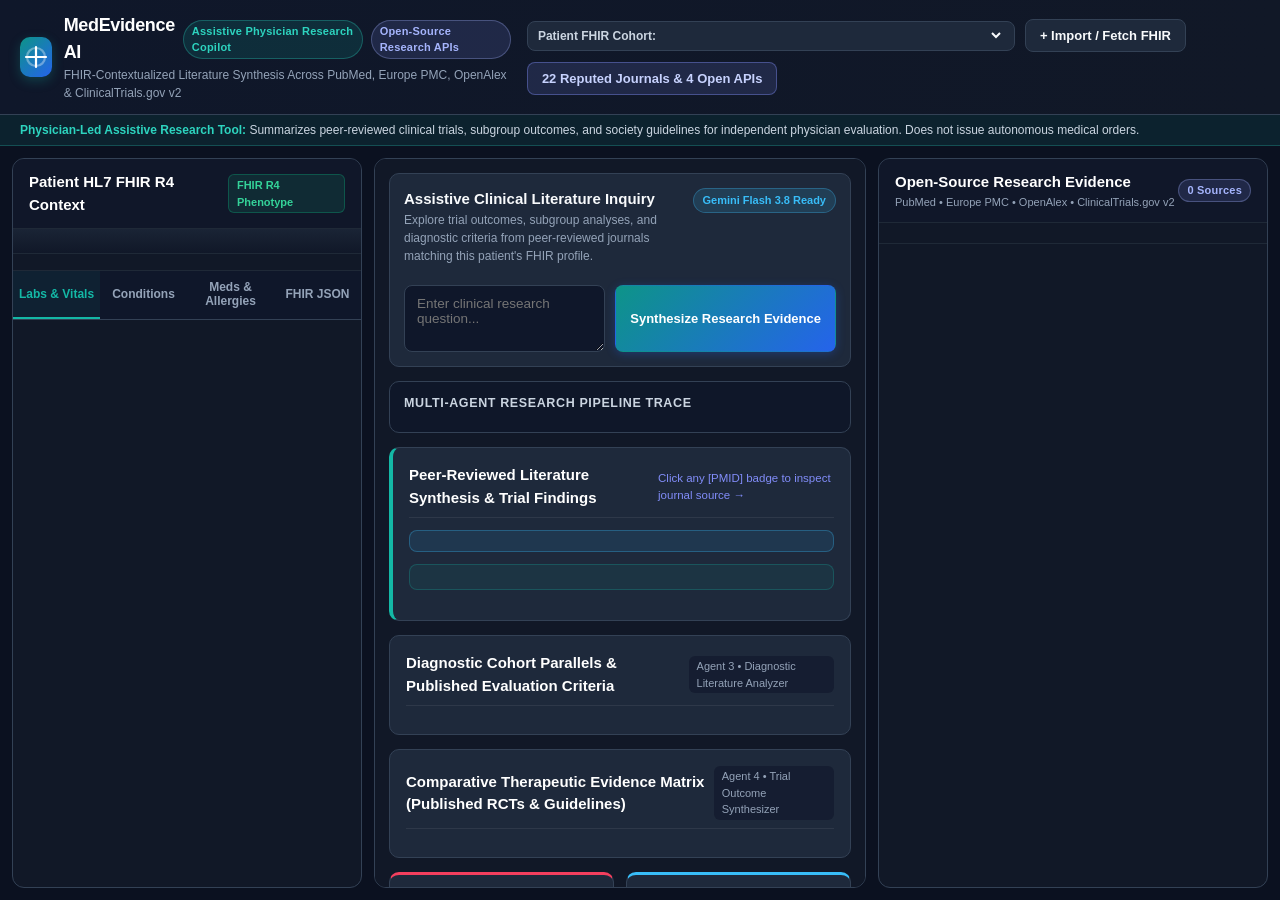
==== static/index.html @ 351d0ac3 "first commit" ====
<!DOCTYPE html>
<html lang="en">
<head>
  <meta charset="UTF-8" />
  <meta name="viewport" content="width=device-width, initial-scale=1.0" />
  <title>MedEvidence AI • Assistive Clinical Research &amp; Literature Copilot</title>
  <link rel="icon" type="image/svg+xml" href="/favicon.ico" />
  <link rel="stylesheet" href="/static/styles.css" />
</head>
<body>
  <!-- Top Clinical Header -->
  <header class="app-header">
    <div class="brand-group">
      <div class="brand-logo">
        <svg width="24" height="24" viewBox="0 0 24 24" fill="none" stroke="currentColor" stroke-width="2.2">
          <path d="M12 2v20M2 12h20" stroke-linecap="round"/>
          <circle cx="12" cy="12" r="9" stroke-opacity="0.35"/>
        </svg>
      </div>
      <div>
        <div class="brand-title-row">
          <h1>MedEvidence AI</h1>
          <span class="badge-pill badge-teal">Assistive Physician Research Copilot</span>
          <span class="badge-pill badge-indigo">Open-Source Research APIs</span>
        </div>
        <p class="brand-subtitle">FHIR-Contextualized Literature Synthesis Across PubMed, Europe PMC, OpenAlex &amp; ClinicalTrials.gov v2</p>
      </div>
    </div>

    <div class="header-controls">
      <div class="case-selector-wrap">
        <label for="caseSelect">Patient FHIR Cohort:</label>
        <select id="caseSelect" class="case-select"></select>
      </div>
      <button id="openFhirModalBtn" class="btn btn-secondary" title="Upload FHIR Bundle JSON or Fetch from FHIR Server">
        <span>+ Import / Fetch FHIR</span>
      </button>
      <button id="openJournalsModalBtn" class="btn btn-outline-indigo" title="View Strict Reputed Medical Journal Whitelist &amp; Open APIs">
        <span id="journalCountBadge">22 Reputed Journals &amp; 4 Open APIs</span>
      </button>
    </div>
  </header>

  <!-- Physician-in-the-Loop Governance Notice -->
  <div style="background:rgba(20,184,166,0.1);border-bottom:1px solid rgba(45,212,191,0.25);padding:6px 20px;font-size:12px;color:#cbd5e1;display:flex;justify-content:space-between;align-items:center;">
    <span><strong style="color:#2dd4bf;">Physician-Led Assistive Research Tool:</strong> Summarizes peer-reviewed clinical trials, subgroup outcomes, and society guidelines for independent physician evaluation. Does not issue autonomous medical orders.</span>
    <span id="openApiStatusBadges" style="display:flex;gap:6px;font-size:11px;"></span>
  </div>

  <!-- Main 3-Column Point-of-Care Workstation -->
  <main class="workstation-grid">
    <!-- LEFT PANEL: Patient FHIR R4 Clinical Context -->
    <section class="panel panel-left">
      <div class="panel-header">
        <h2>Patient HL7 FHIR R4 Context</h2>
        <span class="fhir-status-tag">FHIR R4 Phenotype</span>
      </div>

      <!-- Patient Banner -->
      <div id="patientBanner" class="patient-banner"></div>

      <!-- Subgroup & Pharmacological Literature Context -->
      <div id="safetyAlertsContainer" class="safety-alerts-container"></div>

      <!-- Chart Navigation Tabs -->
      <div class="chart-tabs">
        <button class="chart-tab active" data-tab="tab-labs">Labs &amp; Vitals</button>
        <button class="chart-tab" data-tab="tab-conditions">Conditions</button>
        <button class="chart-tab" data-tab="tab-meds">Meds &amp; Allergies</button>
        <button class="chart-tab" data-tab="tab-raw-fhir">FHIR JSON</button>
      </div>

      <!-- Tab Contents -->
      <div class="chart-tab-body">
        <div id="tab-labs" class="tab-pane active"></div>
        <div id="tab-conditions" class="tab-pane"></div>
        <div id="tab-meds" class="tab-pane"></div>
        <div id="tab-raw-fhir" class="tab-pane">
          <pre id="rawFhirPre" class="raw-fhir-pre"></pre>
        </div>
      </div>
    </section>

    <!-- CENTER PANEL: Assistive Research Inquiry & Literature Synthesis -->
    <section class="panel panel-center">
      <!-- Query Input Card -->
      <div class="query-card">
        <div class="query-card-header">
          <div>
            <h2>Assistive Clinical Literature Inquiry</h2>
            <p class="text-muted">Explore trial outcomes, subgroup analyses, and diagnostic criteria from peer-reviewed journals matching this patient's FHIR profile.</p>
          </div>
          <span id="engineBadge" class="engine-badge">Gemini Flash 3.8 Ready</span>
        </div>

        <div id="suggestedQuestionsWrap" class="suggested-questions"></div>

        <div class="query-input-group">
          <textarea
            id="physicianQuestionInput"
            rows="3"
            placeholder="Enter clinical research question..."
          ></textarea>
          <button id="runSynthesisBtn" class="btn btn-primary">
            <span id="runBtnText">Synthesize Research Evidence</span>
          </button>
        </div>
      </div>

      <!-- Multi-Agent Execution Pipeline Tracker -->
      <div id="agentTraceSection" class="agent-trace-section">
        <div class="section-title-row">
          <h3>Multi-Agent Research Pipeline Trace</h3>
          <span id="pipelineDurationBadge" class="duration-badge"></span>
        </div>
        <div id="agentTraceGrid" class="agent-trace-grid"></div>
      </div>

      <!-- Synthesis Results Container -->
      <div id="synthesisResultsContainer" class="synthesis-results-container">
        <!-- Executive Literature Synthesis & Key Trial Findings -->
        <div class="result-card highlight-card">
          <div class="result-card-header">
            <h3>Peer-Reviewed Literature Synthesis &amp; Trial Findings</h3>
            <span class="citation-hint">Click any [PMID] badge to inspect journal source &rarr;</span>
          </div>
          <div id="primaryDiagnosisBanner" class="primary-dx-banner"></div>
          <div id="keyTakeawaysBox" class="takeaways-box"></div>
          <div id="pointOfCareAnswerBox" class="poc-answer-body"></div>
        </div>

        <!-- Diagnostic Cohort Parallels & Published Workup Criteria -->
        <div class="result-card">
          <div class="result-card-header">
            <h3>Diagnostic Cohort Parallels &amp; Published Evaluation Criteria</h3>
            <span class="sub-badge">Agent 3 • Diagnostic Literature Analyzer</span>
          </div>
          <div id="differentialList" class="differential-list"></div>
        </div>

        <!-- Comparative Therapeutic Evidence Matrix -->
        <div class="result-card">
          <div class="result-card-header">
            <h3>Comparative Therapeutic Evidence Matrix (Published RCTs &amp; Guidelines)</h3>
            <span class="sub-badge">Agent 4 • Trial Outcome Synthesizer</span>
          </div>
          <div id="treatmentPlanList" class="treatment-plan-list"></div>
        </div>

        <!-- Trial Exclusion Criteria & Published Biomarker Endpoints -->
        <div class="two-col-cards">
          <div class="result-card warning-card">
            <h4>Trial Exclusion Criteria &amp; Subgroup Pharmacology Notes</h4>
            <ul id="warningsList" class="clinical-list"></ul>
          </div>
          <div class="result-card monitoring-card">
            <h4>Published Study Endpoints &amp; Biomarker Kinetics</h4>
            <ul id="monitoringList" class="clinical-list"></ul>
          </div>
        </div>
      </div>
    </section>

    <!-- RIGHT PANEL: Open-Source Journal Evidence & ClinicalTrials.gov v2 -->
    <section class="panel panel-right">
      <div class="panel-header">
        <div>
          <h2>Open-Source Research Evidence</h2>
          <p class="panel-subtitle">PubMed &bull; Europe PMC &bull; OpenAlex &bull; ClinicalTrials.gov v2</p>
        </div>
        <span id="articlesCountBadge" class="badge-pill badge-indigo">0 Sources</span>
      </div>

      <!-- Journal Filter Chips -->
      <div id="journalFilterBar" class="journal-filter-bar"></div>

      <!-- Retrieved Articles & Clinical Trials List -->
      <div id="articlesContainer" class="articles-container"></div>
    </section>
  </main>

  <!-- MODAL 1: Import / Fetch Custom FHIR R4 Bundle -->
  <div id="fhirModal" class="modal-backdrop hidden">
    <div class="modal-card">
      <div class="modal-header">
        <h3>Import or Fetch HL7 FHIR R4 Patient Bundle</h3>
        <button id="closeFhirModalBtn" class="modal-close">&times;</button>
      </div>
      <div class="modal-body">
        <div class="form-group">
          <label>Option 1: Fetch from External FHIR R4 REST Endpoint URL</label>
          <div class="url-fetch-row">
            <input
              type="url"
              id="fhirUrlInput"
              placeholder="https://hapi.fhir.org/baseR4/Patient/example"
              class="text-input"
            />
            <button id="fetchFhirUrlBtn" class="btn btn-secondary">Fetch URL</button>
          </div>
        </div>
        <div class="form-group">
          <label>Option 2: Paste or Upload HL7 FHIR R4 Bundle JSON</label>
          <input type="file" id="fhirFileInput" accept=".json,application/json" class="file-input" />
          <textarea
            id="customFhirJsonTextarea"
            rows="10"
            class="code-textarea"
            placeholder='{"resourceType": "Bundle", "type": "collection", "entry": [...]}'
          ></textarea>
        </div>
      </div>
      <div class="modal-footer">
        <button id="loadCustomFhirBtn" class="btn btn-primary">Parse &amp; Load Patient FHIR Context</button>
      </div>
    </div>
  </div>

  <!-- MODAL 2: Strict Reputed Medical Journal Whitelist & Open APIs -->
  <div id="journalsModal" class="modal-backdrop hidden">
    <div class="modal-card modal-lg">
      <div class="modal-header">
        <div>
          <h3>Open-Source Research APIs &amp; 22 Whitelisted Medical Journals</h3>
          <p class="text-muted">Agent 2 queries live open-source biomedical APIs (NCBI PubMed E-Utilities, Europe PMC, OpenAlex, and ClinicalTrials.gov v2) strictly filtered to these peer-reviewed journals.</p>
        </div>
        <button id="closeJournalsModalBtn" class="modal-close">&times;</button>
      </div>
      <div class="modal-body">
        <div id="journalsTableContainer" class="journals-grid"></div>
      </div>
    </div>
  </div>

  <script src="/static/app.js"></script>
</body>
</html>
---- static/styles.css ----
:root {
  --bg-app: #0b1120;
  --bg-panel: #111827;
  --bg-card: #1e293b;
  --bg-card-hover: #263449;
  --bg-elevated: #0f172a;
  --border-subtle: #1f2937;
  --border-light: #334155;
  --text-primary: #f8fafc;
  --text-secondary: #cbd5e1;
  --text-muted: #94a3b8;
  --accent-teal: #14b8a6;
  --accent-teal-dim: rgba(20, 184, 166, 0.14);
  --accent-blue: #38bdf8;
  --accent-indigo: #818cf8;
  --accent-indigo-dim: rgba(129, 140, 248, 0.15);
  --status-critical: #f43f5e;
  --status-critical-bg: rgba(244, 63, 94, 0.14);
  --status-warning: #f59e0b;
  --status-warning-bg: rgba(245, 158, 11, 0.14);
  --status-success: #10b981;
  --status-success-bg: rgba(16, 185, 129, 0.14);
  --font-sans: -apple-system, BlinkMacSystemFont, "Inter", "Segoe UI", Roboto, sans-serif;
  --font-mono: "JetBrains Mono", "SFMono-Regular", Consolas, monospace;
}

* {
  box-sizing: border-box;
  margin: 0;
  padding: 0;
}

body {
  background-color: var(--bg-app);
  color: var(--text-primary);
  font-family: var(--font-sans);
  font-size: 14px;
  line-height: 1.5;
  height: 100vh;
  display: flex;
  flex-direction: column;
  overflow: hidden;
}

/* Header */
.app-header {
  display: flex;
  align-items: center;
  justify-content: space-between;
  padding: 12px 20px;
  background: linear-gradient(90deg, #0f172a 0%, #111827 100%);
  border-bottom: 1px solid var(--border-light);
  flex-shrink: 0;
  gap: 16px;
}

.brand-group {
  display: flex;
  align-items: center;
  gap: 12px;
}

.brand-logo {
  width: 40px;
  height: 40px;
  border-radius: 10px;
  background: linear-gradient(135deg, #0d9488, #2563eb);
  display: flex;
  align-items: center;
  justify-content: center;
  color: #ffffff;
  box-shadow: 0 4px 12px rgba(20, 184, 166, 0.25);
}

.brand-title-row {
  display: flex;
  align-items: center;
  gap: 8px;
}

.brand-title-row h1 {
  font-size: 18px;
  font-weight: 700;
  letter-spacing: -0.02em;
  color: #ffffff;
}

.brand-subtitle {
  font-size: 12px;
  color: var(--text-muted);
}

.header-controls {
  display: flex;
  align-items: center;
  gap: 10px;
  flex-wrap: wrap;
}

.case-selector-wrap {
  display: flex;
  align-items: center;
  gap: 8px;
  background: var(--bg-card);
  padding: 5px 10px;
  border-radius: 8px;
  border: 1px solid var(--border-light);
}

.case-selector-wrap label {
  font-size: 12px;
  font-weight: 600;
  color: var(--text-secondary);
  white-space: nowrap;
}

.case-select {
  background: transparent;
  color: var(--text-primary);
  border: none;
  font-size: 13px;
  font-weight: 600;
  outline: none;
  cursor: pointer;
  min-width: 340px;
}

.case-select option {
  background: var(--bg-panel);
  color: var(--text-primary);
}

/* Badges & Buttons */
.badge-pill {
  font-size: 11px;
  font-weight: 600;
  padding: 2px 8px;
  border-radius: 999px;
  letter-spacing: 0.02em;
}

.badge-teal {
  background: var(--accent-teal-dim);
  color: #2dd4bf;
  border: 1px solid rgba(45, 212, 191, 0.3);
}

.badge-indigo {
  background: var(--accent-indigo-dim);
  color: #a5b4fc;
  border: 1px solid rgba(165, 180, 252, 0.3);
}

.btn {
  padding: 8px 14px;
  border-radius: 8px;
  font-size: 13px;
  font-weight: 600;
  cursor: pointer;
  border: 1px solid transparent;
  transition: all 0.15s ease;
  display: inline-flex;
  align-items: center;
  justify-content: center;
  gap: 6px;
}

.btn-primary {
  background: linear-gradient(135deg, #0d9488 0%, #2563eb 100%);
  color: #fff;
  box-shadow: 0 2px 10px rgba(37, 99, 235, 0.3);
}

.btn-primary:hover {
  filter: brightness(1.1);
}

.btn-secondary {
  background: var(--bg-card);
  color: var(--text-primary);
  border-color: var(--border-light);
}

.btn-secondary:hover {
  background: var(--bg-card-hover);
}

.btn-outline-indigo {
  background: var(--accent-indigo-dim);
  color: #c7d2fe;
  border-color: rgba(129, 140, 248, 0.4);
}

.btn-outline-indigo:hover {
  background: rgba(129, 140, 248, 0.25);
}

/* 3-Column Workstation Grid */
.workstation-grid {
  display: grid;
  grid-template-columns: 350px 1fr 390px;
  gap: 12px;
  padding: 12px;
  flex: 1;
  overflow: hidden;
}

.panel {
  background: var(--bg-panel);
  border: 1px solid var(--border-light);
  border-radius: 12px;
  display: flex;
  flex-direction: column;
  overflow: hidden;
}

.panel-header {
  display: flex;
  align-items: center;
  justify-content: space-between;
  padding: 12px 16px;
  border-bottom: 1px solid var(--border-subtle);
  background: rgba(15, 23, 42, 0.6);
}

.panel-header h2 {
  font-size: 15px;
  font-weight: 700;
  color: #fff;
}

.panel-subtitle {
  font-size: 11px;
  color: var(--text-muted);
}

.fhir-status-tag {
  font-size: 11px;
  font-weight: 600;
  color: #34d399;
  background: rgba(16, 185, 129, 0.12);
  padding: 2px 8px;
  border-radius: 6px;
  border: 1px solid rgba(16, 185, 129, 0.3);
}

/* Left Panel: Patient Banner & Safety Alerts */
.patient-banner {
  padding: 12px 16px;
  background: linear-gradient(180deg, rgba(30, 41, 59, 0.7) 0%, rgba(15, 23, 42, 0.4) 100%);
  border-bottom: 1px solid var(--border-subtle);
}

.patient-name-row {
  display: flex;
  align-items: baseline;
  justify-content: space-between;
  margin-bottom: 4px;
}

.patient-name {
  font-size: 16px;
  font-weight: 700;
  color: #fff;
}

.patient-mrn {
  font-family: var(--font-mono);
  font-size: 11px;
  color: var(--accent-blue);
}

.patient-demographics {
  font-size: 12px;
  color: var(--text-secondary);
  margin-bottom: 6px;
}

.patient-encounter-box {
  font-size: 12px;
  padding: 6px 10px;
  border-radius: 6px;
  background: rgba(15, 23, 42, 0.75);
  border-left: 3px solid var(--accent-blue);
  color: var(--text-secondary);
}

/* Safety Alerts */
.safety-alerts-container {
  padding: 8px 12px;
  display: flex;
  flex-direction: column;
  gap: 6px;
  border-bottom: 1px solid var(--border-subtle);
  max-height: 175px;
  overflow-y: auto;
}

.safety-alert-item {
  padding: 8px 10px;
  border-radius: 8px;
  font-size: 11.5px;
  line-height: 1.4;
}

.safety-alert-item.critical,
.safety-alert-item.high {
  background: var(--status-critical-bg);
  border: 1px solid rgba(244, 63, 94, 0.35);
  color: #fecdd3;
}

.safety-alert-item.moderate {
  background: var(--status-warning-bg);
  border: 1px solid rgba(245, 158, 11, 0.35);
  color: #fde68a;
}

.safety-alert-title {
  font-weight: 700;
  display: flex;
  align-items: center;
  gap: 6px;
  margin-bottom: 2px;
  color: #fff;
}

/* Chart Tabs */
.chart-tabs {
  display: grid;
  grid-template-columns: repeat(4, 1fr);
  background: var(--bg-elevated);
  border-bottom: 1px solid var(--border-light);
}

.chart-tab {
  background: transparent;
  border: none;
  color: var(--text-muted);
  padding: 9px 4px;
  font-size: 12px;
  font-weight: 600;
  cursor: pointer;
  border-bottom: 2px solid transparent;
}

.chart-tab.active {
  color: var(--accent-teal);
  border-bottom-color: var(--accent-teal);
  background: rgba(20, 184, 166, 0.06);
}

.chart-tab-body {
  flex: 1;
  overflow-y: auto;
  padding: 12px;
}

.tab-pane {
  display: none;
  flex-direction: column;
  gap: 8px;
}

.tab-pane.active {
  display: flex;
}

.fhir-item-card {
  background: var(--bg-card);
  border: 1px solid var(--border-light);
  border-radius: 8px;
  padding: 10px 12px;
}

.fhir-item-top {
  display: flex;
  justify-content: space-between;
  align-items: flex-start;
  gap: 8px;
  margin-bottom: 4px;
}

.fhir-item-title {
  font-weight: 600;
  font-size: 13px;
  color: var(--text-primary);
}

.fhir-code-tag {
  font-family: var(--font-mono);
  font-size: 10.5px;
  color: var(--text-muted);
  background: rgba(15, 23, 42, 0.7);
  padding: 1px 6px;
  border-radius: 4px;
}

.obs-value-row {
  display: flex;
  align-items: center;
  justify-content: space-between;
  margin-top: 4px;
}

.obs-value {
  font-family: var(--font-mono);
  font-size: 14px;
  font-weight: 700;
  color: #fff;
}

.obs-ref {
  font-size: 11px;
  color: var(--text-muted);
}

.flag-badge {
  font-size: 10.5px;
  font-weight: 700;
  padding: 2px 7px;
  border-radius: 4px;
  text-transform: uppercase;
}

.flag-HH, .flag-LL {
  background: var(--status-critical-bg);
  color: #fb7185;
  border: 1px solid rgba(244, 63, 94, 0.4);
}

.flag-H, .flag-L {
  background: var(--status-warning-bg);
  color: #fbbf24;
  border: 1px solid rgba(245, 158, 11, 0.4);
}

.flag-N {
  background: var(--status-success-bg);
  color: #34d399;
}

.raw-fhir-pre {
  font-family: var(--font-mono);
  font-size: 11px;
  color: #93c5fd;
  background: #090d16;
  padding: 10px;
  border-radius: 8px;
  overflow-x: auto;
  white-space: pre-wrap;
}

/* CENTER PANEL */
.panel-center {
  overflow-y: auto;
  padding: 14px;
  gap: 14px;
}

.query-card {
  background: var(--bg-card);
  border: 1px solid var(--border-light);
  border-radius: 10px;
  padding: 14px;
  flex-shrink: 0;
}

.query-card-header {
  display: flex;
  justify-content: space-between;
  align-items: flex-start;
  margin-bottom: 10px;
}

.query-card-header h2 {
  font-size: 15px;
  font-weight: 700;
}

.text-muted {
  font-size: 12px;
  color: var(--text-muted);
}

.engine-badge {
  font-size: 11px;
  font-weight: 600;
  padding: 3px 9px;
  border-radius: 999px;
  background: rgba(56, 189, 248, 0.14);
  color: #38bdf8;
  border: 1px solid rgba(56, 189, 248, 0.3);
  white-space: nowrap;
}

.suggested-questions {
  display: flex;
  flex-wrap: wrap;
  gap: 6px;
  margin-bottom: 10px;
}

.suggested-chip {
  font-size: 11.5px;
  background: rgba(15, 23, 42, 0.8);
  color: var(--text-secondary);
  border: 1px solid var(--border-light);
  padding: 5px 10px;
  border-radius: 999px;
  cursor: pointer;
  transition: all 0.15s;
  text-align: left;
}

.suggested-chip:hover {
  border-color: var(--accent-teal);
  color: #fff;
  background: rgba(20, 184, 166, 0.12);
}

.query-input-group {
  display: flex;
  gap: 10px;
  align-items: stretch;
}

.query-input-group textarea {
  flex: 1;
  background: var(--bg-elevated);
  border: 1px solid var(--border-light);
  border-radius: 8px;
  color: #fff;
  padding: 10px 12px;
  font-family: var(--font-sans);
  font-size: 13.5px;
  resize: vertical;
  outline: none;
}

.query-input-group textarea:focus {
  border-color: var(--accent-teal);
}

/* Agent Trace Stepper */
.agent-trace-section {
  background: rgba(15, 23, 42, 0.75);
  border: 1px solid var(--border-light);
  border-radius: 10px;
  padding: 12px 14px;
}

.section-title-row {
  display: flex;
  justify-content: space-between;
  align-items: center;
  margin-bottom: 8px;
}

.section-title-row h3 {
  font-size: 12.5px;
  text-transform: uppercase;
  letter-spacing: 0.05em;
  color: var(--text-secondary);
}

.duration-badge {
  font-family: var(--font-mono);
  font-size: 11px;
  color: var(--accent-teal);
}

.agent-trace-grid {
  display: grid;
  grid-template-columns: repeat(4, 1fr);
  gap: 8px;
}

.agent-step-card {
  background: var(--bg-card);
  border: 1px solid var(--border-light);
  border-top: 3px solid var(--accent-teal);
  border-radius: 8px;
  padding: 8px 10px;
  font-size: 11.5px;
}

.agent-step-top {
  display: flex;
  justify-content: space-between;
  align-items: center;
  font-weight: 700;
  color: #fff;
  margin-bottom: 4px;
}

.agent-step-time {
  font-family: var(--font-mono);
  font-size: 10px;
  color: #34d399;
}

.agent-step-details {
  color: var(--text-secondary);
  line-height: 1.35;
}

/* Synthesis Cards */
.synthesis-results-container {
  display: flex;
  flex-direction: column;
  gap: 14px;
}

.result-card {
  background: var(--bg-card);
  border: 1px solid var(--border-light);
  border-radius: 10px;
  padding: 16px;
}

.highlight-card {
  border-left: 4px solid var(--accent-teal);
}

.result-card-header {
  display: flex;
  justify-content: space-between;
  align-items: center;
  margin-bottom: 12px;
  padding-bottom: 8px;
  border-bottom: 1px solid rgba(255, 255, 255, 0.07);
}

.result-card-header h3 {
  font-size: 15px;
  font-weight: 700;
  color: #fff;
}

.citation-hint {
  font-size: 11.5px;
  color: var(--accent-indigo);
}

.sub-badge {
  font-size: 11px;
  color: var(--text-muted);
  background: rgba(15, 23, 42, 0.6);
  padding: 2px 8px;
  border-radius: 6px;
}

.primary-dx-banner {
  background: rgba(56, 189, 248, 0.1);
  border: 1px solid rgba(56, 189, 248, 0.3);
  border-radius: 8px;
  padding: 10px 12px;
  margin-bottom: 12px;
  font-size: 13px;
  color: #e0f2fe;
}

.takeaways-box {
  background: rgba(20, 184, 166, 0.08);
  border: 1px solid rgba(20, 184, 166, 0.25);
  border-radius: 8px;
  padding: 12px 14px;
  margin-bottom: 14px;
}

.takeaways-title {
  font-size: 12px;
  font-weight: 700;
  text-transform: uppercase;
  letter-spacing: 0.04em;
  color: #2dd4bf;
  margin-bottom: 6px;
}

.takeaways-list {
  padding-left: 18px;
  display: flex;
  flex-direction: column;
  gap: 6px;
  color: #f1f5f9;
  font-size: 13.5px;
}

.poc-answer-body {
  font-size: 14px;
  line-height: 1.65;
  color: var(--text-primary);
  display: flex;
  flex-direction: column;
  gap: 10px;
}

/* Inline PMID Citation Chips */
.pmid-chip {
  display: inline-flex;
  align-items: center;
  gap: 4px;
  font-family: var(--font-mono);
  font-size: 11.5px;
  font-weight: 600;
  padding: 1px 7px;
  border-radius: 5px;
  background: rgba(129, 140, 248, 0.18);
  color: #a5b4fc;
  border: 1px solid rgba(129, 140, 248, 0.4);
  cursor: pointer;
  text-decoration: none;
  transition: all 0.15s;
}

.pmid-chip:hover {
  background: var(--accent-indigo);
  color: #0f172a;
}

/* Differential List */
.differential-list,
.treatment-plan-list {
  display: flex;
  flex-direction: column;
  gap: 10px;
}

.dx-item-card,
.tx-item-card {
  background: rgba(15, 23, 42, 0.65);
  border: 1px solid var(--border-light);
  border-radius: 8px;
  padding: 12px 14px;
}

.dx-top-row,
.tx-top-row {
  display: flex;
  justify-content: space-between;
  align-items: center;
  gap: 8px;
  margin-bottom: 6px;
}

.dx-title,
.tx-title {
  font-size: 14px;
  font-weight: 700;
  color: #fff;
}

.tx-category-label {
  font-size: 11px;
  font-weight: 700;
  text-transform: uppercase;
  color: var(--accent-teal);
  letter-spacing: 0.04em;
  margin-bottom: 2px;
}

.dx-meta-grid {
  display: grid;
  grid-template-columns: 1fr 1fr;
  gap: 10px;
  margin-top: 6px;
  font-size: 12.5px;
}

.dx-meta-box {
  background: rgba(30, 41, 59, 0.55);
  padding: 8px 10px;
  border-radius: 6px;
}

.dx-meta-label {
  font-size: 11px;
  font-weight: 700;
  color: var(--text-muted);
  margin-bottom: 2px;
}

.two-col-cards {
  display: grid;
  grid-template-columns: 1fr 1fr;
  gap: 12px;
}

.warning-card {
  border-top: 3px solid var(--status-critical);
}

.monitoring-card {
  border-top: 3px solid var(--accent-blue);
}

.warning-card h4,
.monitoring-card h4 {
  font-size: 13.5px;
  margin-bottom: 8px;
  color: #fff;
}

.clinical-list {
  padding-left: 18px;
  display: flex;
  flex-direction: column;
  gap: 6px;
  font-size: 12.5px;
  color: var(--text-secondary);
}

/* RIGHT PANEL: Journal Evidence Cards */
.journal-filter-bar {
  display: flex;
  gap: 6px;
  padding: 10px 12px;
  overflow-x: auto;
  border-bottom: 1px solid var(--border-subtle);
  flex-shrink: 0;
}

.filter-chip {
  font-size: 11px;
  font-weight: 600;
  padding: 4px 10px;
  border-radius: 999px;
  background: var(--bg-card);
  color: var(--text-secondary);
  border: 1px solid var(--border-light);
  cursor: pointer;
  white-space: nowrap;
}

.filter-chip.active {
  background: var(--accent-indigo-dim);
  color: #fff;
  border-color: var(--accent-indigo);
}

.articles-container {
  flex: 1;
  overflow-y: auto;
  padding: 12px;
  display: flex;
  flex-direction: column;
  gap: 10px;
}

.article-card {
  background: var(--bg-card);
  border: 1px solid var(--border-light);
  border-radius: 10px;
  padding: 12px 14px;
  transition: all 0.25s ease;
}

.article-card.highlight-pulse {
  border-color: var(--accent-teal);
  box-shadow: 0 0 0 3px rgba(20, 184, 166, 0.35);
  background: #1f3347;
}

.article-top-badges {
  display: flex;
  justify-content: space-between;
  align-items: center;
  gap: 6px;
  margin-bottom: 6px;
  flex-wrap: wrap;
}

.journal-badge {
  font-size: 11px;
  font-weight: 700;
  padding: 2px 8px;
  border-radius: 5px;
  background: linear-gradient(135deg, rgba(20, 184, 166, 0.2), rgba(56, 189, 248, 0.2));
  color: #5eead4;
  border: 1px solid rgba(45, 212, 191, 0.4);
}

.pub-type-badge {
  font-size: 10.5px;
  font-weight: 600;
  padding: 2px 7px;
  border-radius: 4px;
  background: rgba(129, 140, 248, 0.15);
  color: #c7d2fe;
}

.article-title {
  font-size: 13.5px;
  font-weight: 700;
  color: #fff;
  margin-bottom: 4px;
  line-height: 1.4;
}

.article-authors {
  font-size: 11.5px;
  color: var(--text-muted);
  margin-bottom: 8px;
}

.article-abstract {
  font-size: 12px;
  color: var(--text-secondary);
  line-height: 1.5;
  background: rgba(15, 23, 42, 0.6);
  padding: 8px 10px;
  border-radius: 6px;
  margin-bottom: 8px;
}

.article-footer {
  display: flex;
  justify-content: space-between;
  align-items: center;
  font-size: 11.5px;
}

.article-links {
  display: flex;
  gap: 8px;
}

.ext-link {
  color: var(--accent-blue);
  text-decoration: none;
  font-weight: 600;
  font-family: var(--font-mono);
}

.ext-link:hover {
  text-decoration: underline;
}

/* Modals */
.modal-backdrop {
  position: fixed;
  inset: 0;
  background: rgba(0, 0, 0, 0.72);
  display: flex;
  align-items: center;
  justify-content: center;
  z-index: 1000;
  padding: 20px;
}

.modal-backdrop.hidden {
  display: none;
}

.modal-card {
  background: var(--bg-panel);
  border: 1px solid var(--border-light);
  border-radius: 12px;
  width: 100%;
  max-width: 640px;
  max-height: 85vh;
  display: flex;
  flex-direction: column;
  overflow: hidden;
}

.modal-card.modal-lg {
  max-width: 820px;
}

.modal-header {
  display: flex;
  justify-content: space-between;
  align-items: flex-start;
  padding: 16px 20px;
  border-bottom: 1px solid var(--border-light);
}

.modal-close {
  background: transparent;
  border: none;
  color: var(--text-muted);
  font-size: 24px;
  cursor: pointer;
}

.modal-body {
  padding: 16px 20px;
  overflow-y: auto;
  display: flex;
  flex-direction: column;
  gap: 14px;
}

.modal-footer {
  padding: 12px 20px;
  border-top: 1px solid var(--border-light);
  display: flex;
  justify-content: flex-end;
}

.form-group {
  display: flex;
  flex-direction: column;
  gap: 6px;
}

.form-group label {
  font-size: 12.5px;
  font-weight: 600;
  color: var(--text-secondary);
}

.url-fetch-row {
  display: flex;
  gap: 8px;
}

.text-input,
.code-textarea {
  width: 100%;
  background: var(--bg-elevated);
  border: 1px solid var(--border-light);
  border-radius: 8px;
  color: #fff;
  padding: 8px 12px;
  font-size: 13px;
}

.code-textarea {
  font-family: var(--font-mono);
  font-size: 12px;
}

.journals-grid {
  display: grid;
  grid-template-columns: repeat(2, 1fr);
  gap: 8px;
}

.journal-whitelist-item {
  background: var(--bg-card);
  border: 1px solid var(--border-light);
  border-radius: 8px;
  padding: 10px 12px;
}
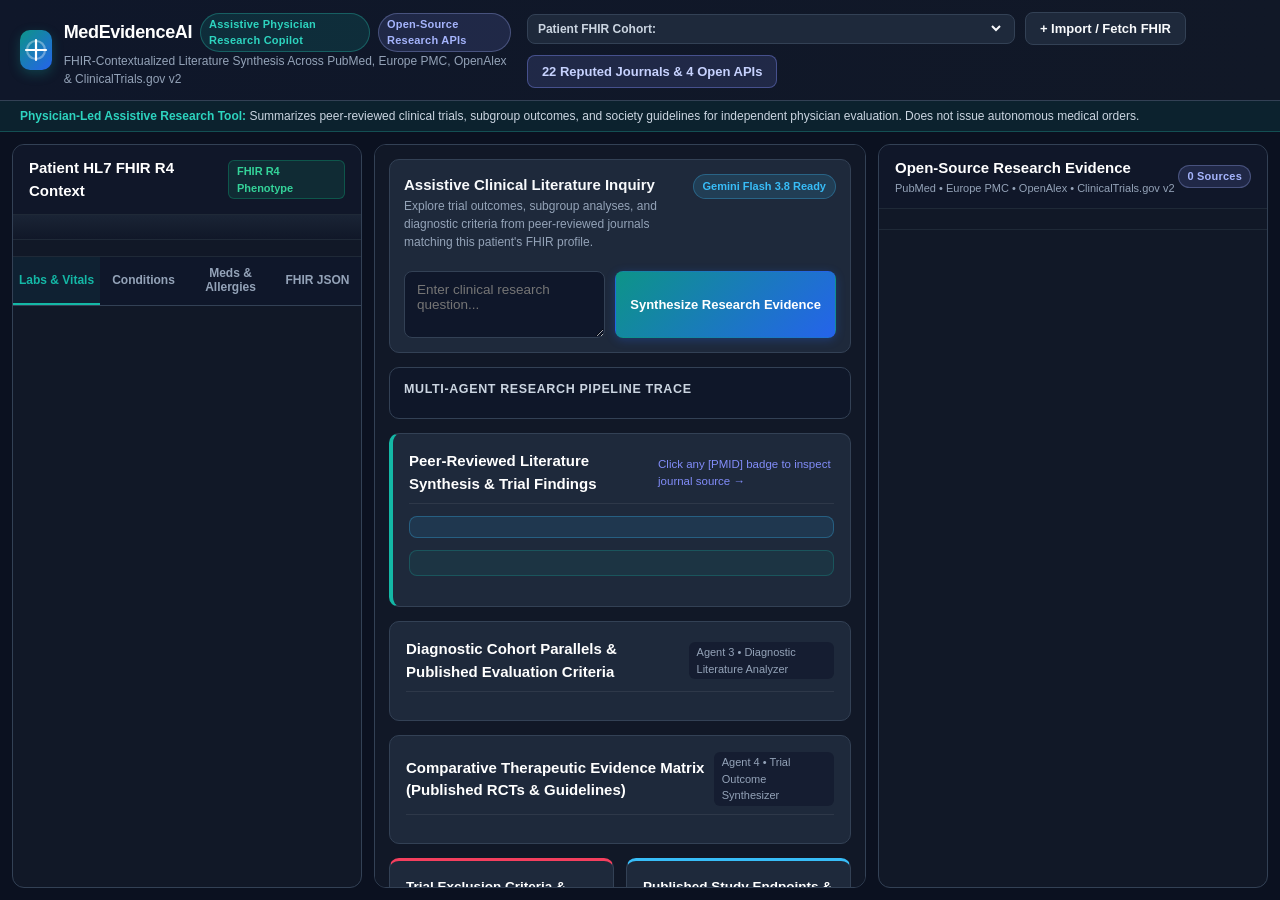
==== commit 283e0fa1: "Update project and folder references to MedEvidenceAI" ====
--- a/static/index.html
+++ b/static/index.html
@@ -3,7 +3,7 @@
 <head>
   <meta charset="UTF-8" />
   <meta name="viewport" content="width=device-width, initial-scale=1.0" />
-  <title>MedEvidence AI • Assistive Clinical Research &amp; Literature Copilot</title>
+  <title>MedEvidenceAI • Assistive Clinical Research &amp; Literature Copilot</title>
   <link rel="icon" type="image/svg+xml" href="/favicon.ico" />
   <link rel="stylesheet" href="/static/styles.css" />
 </head>
@@ -19,7 +19,7 @@
       </div>
       <div>
         <div class="brand-title-row">
-          <h1>MedEvidence AI</h1>
+          <h1>MedEvidenceAI</h1>
           <span class="badge-pill badge-teal">Assistive Physician Research Copilot</span>
           <span class="badge-pill badge-indigo">Open-Source Research APIs</span>
         </div>
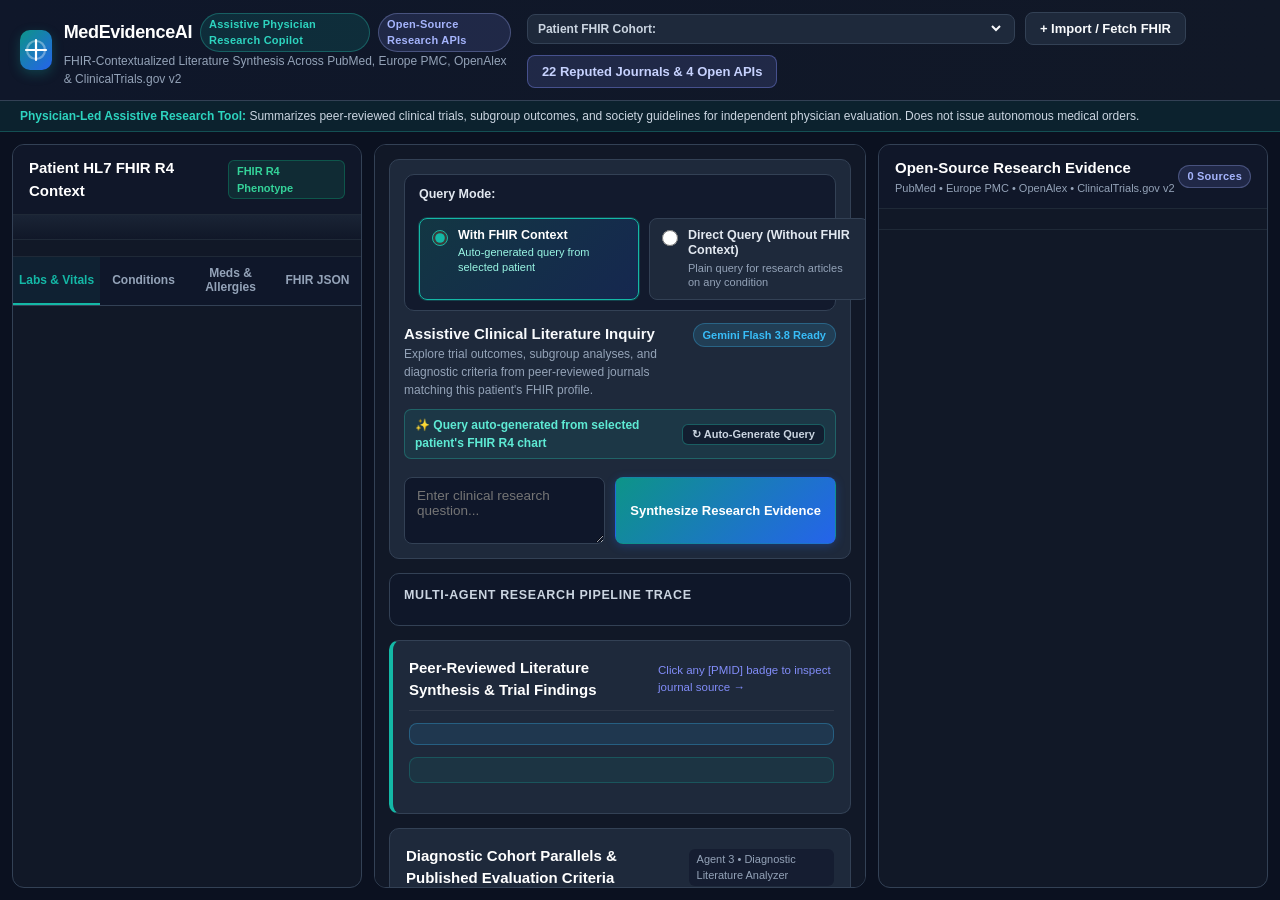
==== commit 9713b60c: "Add radio button mode for FHIR auto-query vs direct plain condition query without FHIR context" ====
--- a/static/index.html
+++ b/static/index.html
@@ -23,34 +23,36 @@
           <span class="badge-pill badge-teal">Assistive Physician Research Copilot</span>
           <span class="badge-pill badge-indigo">Open-Source Research APIs</span>
         </div>
-        <p class="brand-subtitle">FHIR-Contextualized Literature Synthesis Across PubMed, Europe PMC, OpenAlex &amp; ClinicalTrials.gov v2</p>
+        <p id="brandSubtitle" class="brand-subtitle">FHIR-Contextualized Literature Synthesis Across PubMed, Europe PMC, OpenAlex &amp; ClinicalTrials.gov v2</p>
       </div>
     </div>
 
     <div class="header-controls">
-      <div class="case-selector-wrap">
-        <label for="caseSelect">Patient FHIR Cohort:</label>
-        <select id="caseSelect" class="case-select"></select>
-      </div>
-      <button id="openFhirModalBtn" class="btn btn-secondary" title="Upload FHIR Bundle JSON or Fetch from FHIR Server">
-        <span>+ Import / Fetch FHIR</span>
-      </button>
-      <button id="openJournalsModalBtn" class="btn btn-outline-indigo" title="View Strict Reputed Medical Journal Whitelist &amp; Open APIs">
+      <div id="fhirHeaderControls" class="fhir-header-controls">
+        <div class="case-selector-wrap">
+          <label for="caseSelect">Patient FHIR Cohort:</label>
+          <select id="caseSelect" class="case-select"></select>
+        </div>
+        <button id="openFhirModalBtn" class="btn btn-secondary" title="Upload FHIR Bundle JSON or Fetch from FHIR Server">
+          <span>+ Import / Fetch FHIR</span>
+        </button>
+      </div>
+      <button id="openJournalsModalBtn" class="btn btn-outline-indigo" title="View or Customize Whitelisted Medical Journals &amp; Open APIs">
         <span id="journalCountBadge">22 Reputed Journals &amp; 4 Open APIs</span>
       </button>
     </div>
   </header>
 
   <!-- Physician-in-the-Loop Governance Notice -->
-  <div style="background:rgba(20,184,166,0.1);border-bottom:1px solid rgba(45,212,191,0.25);padding:6px 20px;font-size:12px;color:#cbd5e1;display:flex;justify-content:space-between;align-items:center;">
+  <div class="governance-banner">
     <span><strong style="color:#2dd4bf;">Physician-Led Assistive Research Tool:</strong> Summarizes peer-reviewed clinical trials, subgroup outcomes, and society guidelines for independent physician evaluation. Does not issue autonomous medical orders.</span>
     <span id="openApiStatusBadges" style="display:flex;gap:6px;font-size:11px;"></span>
   </div>
 
   <!-- Main 3-Column Point-of-Care Workstation -->
-  <main class="workstation-grid">
+  <main id="workstationGrid" class="workstation-grid">
     <!-- LEFT PANEL: Patient FHIR R4 Clinical Context -->
-    <section class="panel panel-left">
+    <section id="panelLeftFhir" class="panel panel-left">
       <div class="panel-header">
         <h2>Patient HL7 FHIR R4 Context</h2>
         <span class="fhir-status-tag">FHIR R4 Phenotype</span>
@@ -82,15 +84,58 @@
     </section>
 
     <!-- CENTER PANEL: Assistive Research Inquiry & Literature Synthesis -->
-    <section class="panel panel-center">
+    <section id="panelCenter" class="panel panel-center">
       <!-- Query Input Card -->
       <div class="query-card">
+        <!-- Radio Button Selector: With FHIR Context vs Direct Query Without FHIR Context -->
+        <div class="question-mode-selector" role="radiogroup" aria-label="Select Clinical Query Mode">
+          <span class="question-mode-prompt">Query Mode:</span>
+          <div class="question-mode-radios">
+            <label id="labelModeFhir" class="qmode-radio-option active" for="modeFhirRadio">
+              <input
+                type="radio"
+                id="modeFhirRadio"
+                name="clinicalQueryMode"
+                value="fhir"
+                checked
+              />
+              <span class="qmode-radio-content">
+                <span class="qmode-radio-title">With FHIR Context</span>
+                <span class="qmode-radio-desc">Auto-generated query from selected patient</span>
+              </span>
+            </label>
+
+            <label id="labelModeDirect" class="qmode-radio-option" for="modeDirectRadio">
+              <input
+                type="radio"
+                id="modeDirectRadio"
+                name="clinicalQueryMode"
+                value="direct"
+              />
+              <span class="qmode-radio-content">
+                <span class="qmode-radio-title">Direct Query (Without FHIR Context)</span>
+                <span class="qmode-radio-desc">Plain query for research articles on any condition</span>
+              </span>
+            </label>
+          </div>
+        </div>
+
         <div class="query-card-header">
           <div>
-            <h2>Assistive Clinical Literature Inquiry</h2>
-            <p class="text-muted">Explore trial outcomes, subgroup analyses, and diagnostic criteria from peer-reviewed journals matching this patient's FHIR profile.</p>
+            <h2 id="inquiryTitle">Assistive Clinical Literature Inquiry</h2>
+            <p id="inquirySubtitle" class="text-muted">Explore trial outcomes, subgroup analyses, and diagnostic criteria from peer-reviewed journals matching this patient's FHIR profile.</p>
           </div>
           <span id="engineBadge" class="engine-badge">Gemini Flash 3.8 Ready</span>
+        </div>
+
+        <!-- Auto-Generated FHIR Query Status Bar -->
+        <div id="autoQueryStatusRow" class="auto-query-status-row">
+          <span id="autoQueryPatientLabel" class="auto-query-label">
+            &#10024; Query auto-generated from selected patient's FHIR R4 chart
+          </span>
+          <button type="button" id="regenerateFhirQueryBtn" class="auto-query-regen-btn" title="Re-generate query from selected patient's FHIR profile">
+            &#8635; Auto-Generate Query
+          </button>
         </div>
 
         <div id="suggestedQuestionsWrap" class="suggested-questions"></div>
@@ -132,7 +177,7 @@
         <!-- Diagnostic Cohort Parallels & Published Workup Criteria -->
         <div class="result-card">
           <div class="result-card-header">
-            <h3>Diagnostic Cohort Parallels &amp; Published Evaluation Criteria</h3>
+            <h3 id="dxCardHeading">Diagnostic Cohort Parallels &amp; Published Evaluation Criteria</h3>
             <span class="sub-badge">Agent 3 • Diagnostic Literature Analyzer</span>
           </div>
           <div id="differentialList" class="differential-list"></div>
@@ -162,7 +207,7 @@
     </section>
 
     <!-- RIGHT PANEL: Open-Source Journal Evidence & ClinicalTrials.gov v2 -->
-    <section class="panel panel-right">
+    <section id="panelRightArticles" class="panel panel-right">
       <div class="panel-header">
         <div>
           <h2>Open-Source Research Evidence</h2>
@@ -216,17 +261,61 @@
     </div>
   </div>
 
-  <!-- MODAL 2: Strict Reputed Medical Journal Whitelist & Open APIs -->
+  <!-- MODAL 2: Reputed Medical Journal Whitelist & Open APIs (Add / Remove / Restore) -->
   <div id="journalsModal" class="modal-backdrop hidden">
     <div class="modal-card modal-lg">
       <div class="modal-header">
         <div>
-          <h3>Open-Source Research APIs &amp; 22 Whitelisted Medical Journals</h3>
-          <p class="text-muted">Agent 2 queries live open-source biomedical APIs (NCBI PubMed E-Utilities, Europe PMC, OpenAlex, and ClinicalTrials.gov v2) strictly filtered to these peer-reviewed journals.</p>
-        </div>
-        <button id="closeJournalsModalBtn" class="modal-close">&times;</button>
+          <h3>Open-Source Research APIs &amp; Whitelisted Medical Journals</h3>
+          <p class="text-muted">Agent 2 queries live open-source biomedical APIs (NCBI PubMed E-Utilities, Europe PMC, OpenAlex, and ClinicalTrials.gov v2) strictly filtered to your active peer-reviewed journals.</p>
+        </div>
+        <div style="display:flex;align-items:center;gap:10px;flex-shrink:0;">
+          <button type="button" id="modalResetJournalsBtn" class="btn btn-secondary btn-sm">Restore Default 22</button>
+          <button id="closeJournalsModalBtn" class="modal-close">&times;</button>
+        </div>
       </div>
       <div class="modal-body">
+        <!-- Add Custom Journal Form -->
+        <div class="journal-add-box">
+          <div class="journal-add-title">Add a Medical Journal</div>
+          <div class="journal-add-grid">
+            <input
+              type="text"
+              id="customJournalNameInput"
+              class="text-input"
+              placeholder="Journal Title or Abbrev (e.g., Stroke, Journal of Clinical Oncology, Thorax)"
+            />
+            <input
+              type="text"
+              id="customJournalAbbrevInput"
+              class="text-input"
+              placeholder="PubMed Abbrev (optional, e.g., J Clin Oncol)"
+            />
+            <input
+              type="text"
+              id="customJournalCategoryInput"
+              class="text-input"
+              placeholder="Specialty (optional)"
+            />
+            <button type="button" id="addCustomJournalBtn" class="btn btn-primary">+ Add Journal</button>
+          </div>
+          <div class="suggested-journals-section">
+            <span class="suggested-label">Quick-Add Journals:</span>
+            <div id="suggestedJournalsWrap" class="suggested-questions" style="margin-bottom:0;"></div>
+          </div>
+        </div>
+
+        <div class="active-journals-toolbar">
+          <strong id="modalActiveJournalsCount">Active Reputed Journals (22)</strong>
+          <input
+            type="text"
+            id="modalJournalSearchInput"
+            class="text-input input-sm"
+            style="max-width:260px;"
+            placeholder="Filter active journals..."
+          />
+        </div>
+
         <div id="journalsTableContainer" class="journals-grid"></div>
       </div>
     </div>
--- a/static/styles.css
+++ b/static/styles.css
@@ -42,6 +42,10 @@
   overflow: hidden;
 }
 
+.hidden {
+  display: none !important;
+}
+
 /* Header */
 .app-header {
   display: flex;
@@ -97,6 +101,13 @@
   flex-wrap: wrap;
 }
 
+.fhir-header-controls {
+  display: flex;
+  align-items: center;
+  gap: 10px;
+  flex-wrap: wrap;
+}
+
 .case-selector-wrap {
   display: flex;
   align-items: center;
@@ -130,6 +141,20 @@
   color: var(--text-primary);
 }
 
+/* Governance Banner */
+.governance-banner {
+  background: rgba(20, 184, 166, 0.1);
+  border-bottom: 1px solid rgba(45, 212, 191, 0.25);
+  padding: 6px 20px;
+  font-size: 12px;
+  color: #cbd5e1;
+  display: flex;
+  justify-content: space-between;
+  align-items: center;
+  gap: 12px;
+  flex-shrink: 0;
+}
+
 /* Badges & Buttons */
 .badge-pill {
   font-size: 11px;
@@ -163,6 +188,16 @@
   align-items: center;
   justify-content: center;
   gap: 6px;
+}
+
+.btn:disabled {
+  opacity: 0.65;
+  cursor: not-allowed;
+}
+
+.btn-sm {
+  padding: 5px 10px;
+  font-size: 12px;
 }
 
 .btn-primary {
@@ -205,6 +240,29 @@
   overflow: hidden;
 }
 
+.workstation-grid.general-mode {
+  grid-template-columns: 1fr 430px;
+}
+
+.workstation-grid.direct-query-only {
+  grid-template-columns: minmax(0, 860px);
+  justify-content: center;
+  align-content: start;
+  overflow-y: auto;
+}
+
+.workstation-grid.direct-query-only .panel-center {
+  background: transparent;
+  border: none;
+  padding: 20px 0;
+  overflow: visible;
+}
+
+.workstation-grid.direct-query-only .query-card {
+  padding: 20px;
+  box-shadow: 0 12px 32px rgba(0, 0, 0, 0.35);
+}
+
 .panel {
   background: var(--bg-panel);
   border: 1px solid var(--border-light);
@@ -466,11 +524,141 @@
   flex-shrink: 0;
 }
 
+/* Radio Button Mode Selector (With FHIR Context vs Direct Plain Query Without FHIR) */
+.question-mode-selector {
+  display: flex;
+  align-items: center;
+  gap: 14px;
+  flex-wrap: wrap;
+  padding: 10px 14px;
+  margin-bottom: 12px;
+  background: rgba(15, 23, 42, 0.78);
+  border: 1px solid var(--border-light);
+  border-radius: 10px;
+}
+
+.question-mode-prompt {
+  font-size: 12.5px;
+  font-weight: 700;
+  color: #e2e8f0;
+  white-space: nowrap;
+}
+
+.question-mode-radios {
+  display: grid;
+  grid-template-columns: repeat(2, minmax(220px, 1fr));
+  gap: 10px;
+  flex: 1;
+}
+
+@media (max-width: 820px) {
+  .question-mode-radios {
+    grid-template-columns: 1fr;
+  }
+}
+
+.qmode-radio-option {
+  display: flex;
+  align-items: flex-start;
+  gap: 10px;
+  padding: 9px 12px;
+  border-radius: 8px;
+  border: 1px solid var(--border-light);
+  background: var(--bg-card);
+  cursor: pointer;
+  transition: all 0.15s ease;
+  user-select: none;
+}
+
+.qmode-radio-option:hover {
+  border-color: var(--accent-teal);
+  background: rgba(30, 41, 59, 0.9);
+}
+
+.qmode-radio-option input[type="radio"] {
+  margin-top: 2px;
+  width: 16px;
+  height: 16px;
+  accent-color: #14b8a6;
+  cursor: pointer;
+  flex-shrink: 0;
+}
+
+.qmode-radio-content {
+  display: flex;
+  flex-direction: column;
+  gap: 2px;
+}
+
+.qmode-radio-title {
+  font-size: 12.5px;
+  font-weight: 700;
+  color: #e2e8f0;
+  line-height: 1.25;
+}
+
+.qmode-radio-desc {
+  font-size: 11px;
+  color: var(--text-muted);
+  line-height: 1.3;
+}
+
+.qmode-radio-option.active {
+  background: linear-gradient(135deg, rgba(20, 184, 166, 0.18), rgba(37, 99, 235, 0.18));
+  border-color: var(--accent-teal);
+  box-shadow: 0 0 0 1px rgba(20, 184, 166, 0.25);
+}
+
+.qmode-radio-option.active .qmode-radio-title {
+  color: #ffffff;
+}
+
+.qmode-radio-option.active .qmode-radio-desc {
+  color: #99f6e4;
+}
+
+/* Auto-generated FHIR Query Status Bar */
+.auto-query-status-row {
+  display: flex;
+  align-items: center;
+  justify-content: space-between;
+  gap: 10px;
+  padding: 6px 10px;
+  margin-bottom: 8px;
+  border-radius: 7px;
+  background: rgba(20, 184, 166, 0.1);
+  border: 1px solid rgba(45, 212, 191, 0.28);
+  font-size: 12px;
+}
+
+.auto-query-label {
+  color: #5eead4;
+  font-weight: 600;
+}
+
+.auto-query-regen-btn {
+  background: rgba(15, 23, 42, 0.75);
+  color: #cbd5e1;
+  border: 1px solid rgba(45, 212, 191, 0.35);
+  border-radius: 6px;
+  padding: 3px 9px;
+  font-size: 11px;
+  font-weight: 600;
+  cursor: pointer;
+  white-space: nowrap;
+}
+
+.auto-query-regen-btn:hover {
+  background: rgba(20, 184, 166, 0.2);
+  color: #fff;
+}
+
 .query-card-header {
   display: flex;
   justify-content: space-between;
   align-items: flex-start;
   margin-bottom: 10px;
+  gap: 10px;
 }
 
 .query-card-header h2 {
@@ -966,7 +1154,7 @@
 }
 
 .modal-card.modal-lg {
-  max-width: 820px;
+  max-width: 840px;
 }
 
 .modal-header {
@@ -975,6 +1163,7 @@
   align-items: flex-start;
   padding: 16px 20px;
   border-bottom: 1px solid var(--border-light);
+  gap: 12px;
 }
 
 .modal-close {
@@ -982,6 +1171,7 @@
   border: none;
   color: var(--text-muted);
   font-size: 24px;
+  line-height: 1;
   cursor: pointer;
 }
 
@@ -1026,11 +1216,67 @@
   color: #fff;
   padding: 8px 12px;
   font-size: 13px;
+  font-family: var(--font-sans);
+}
+
+.input-sm {
+  padding: 6px 10px;
+  font-size: 12px;
 }
 
 .code-textarea {
   font-family: var(--font-mono);
   font-size: 12px;
+}
+
+/* Interactive Journal Manager inside Modal */
+.journal-add-box {
+  background: var(--bg-card);
+  border: 1px solid var(--border-light);
+  border-radius: 9px;
+  padding: 12px 14px;
+  display: flex;
+  flex-direction: column;
+  gap: 10px;
+}
+
+.journal-add-title {
+  font-size: 12.5px;
+  font-weight: 700;
+  color: #fff;
+}
+
+.journal-add-grid {
+  display: grid;
+  grid-template-columns: 1.5fr 1fr 0.9fr auto;
+  gap: 8px;
+}
+
+@media (max-width: 760px) {
+  .journal-add-grid {
+    grid-template-columns: 1fr;
+  }
+}
+
+.suggested-journals-section {
+  display: flex;
+  align-items: center;
+  gap: 8px;
+  flex-wrap: wrap;
+}
+
+.suggested-label {
+  font-size: 11.5px;
+  font-weight: 600;
+  color: var(--text-muted);
+}
+
+.active-journals-toolbar {
+  display: flex;
+  justify-content: space-between;
+  align-items: center;
+  gap: 10px;
+  flex-wrap: wrap;
 }
 
 .journals-grid {
@@ -1039,9 +1285,36 @@
   gap: 8px;
 }
 
+@media (max-width: 680px) {
+  .journals-grid {
+    grid-template-columns: 1fr;
+  }
+}
+
 .journal-whitelist-item {
   background: var(--bg-card);
   border: 1px solid var(--border-light);
   border-radius: 8px;
   padding: 10px 12px;
-}
+  display: flex;
+  justify-content: space-between;
+  align-items: center;
+  gap: 10px;
+}
+
+.journal-item-remove-btn {
+  background: rgba(244, 63, 94, 0.12);
+  color: #fda4af;
+  border: 1px solid rgba(244, 63, 94, 0.3);
+  border-radius: 6px;
+  padding: 4px 8px;
+  font-size: 11px;
+  font-weight: 600;
+  cursor: pointer;
+  flex-shrink: 0;
+}
+
+.journal-item-remove-btn:hover {
+  background: rgba(244, 63, 94, 0.28);
+  color: #fff;
+}
